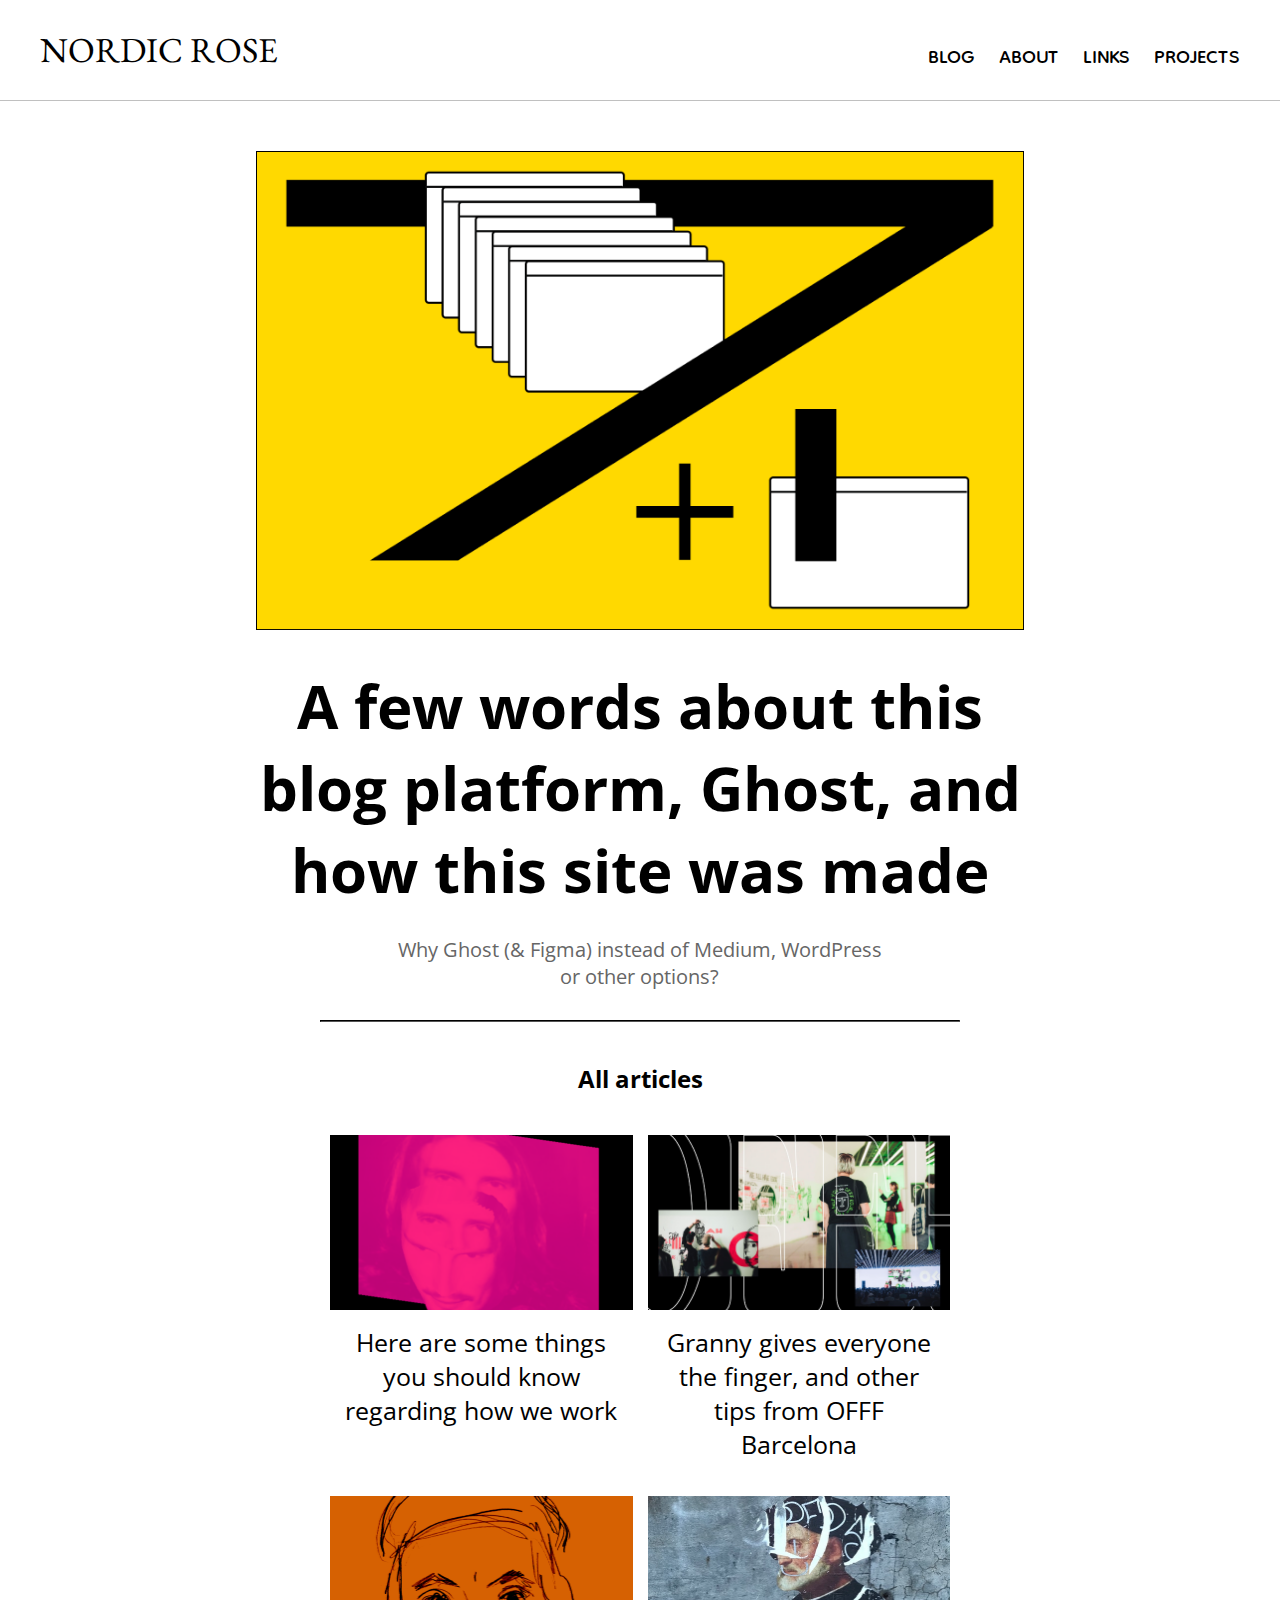
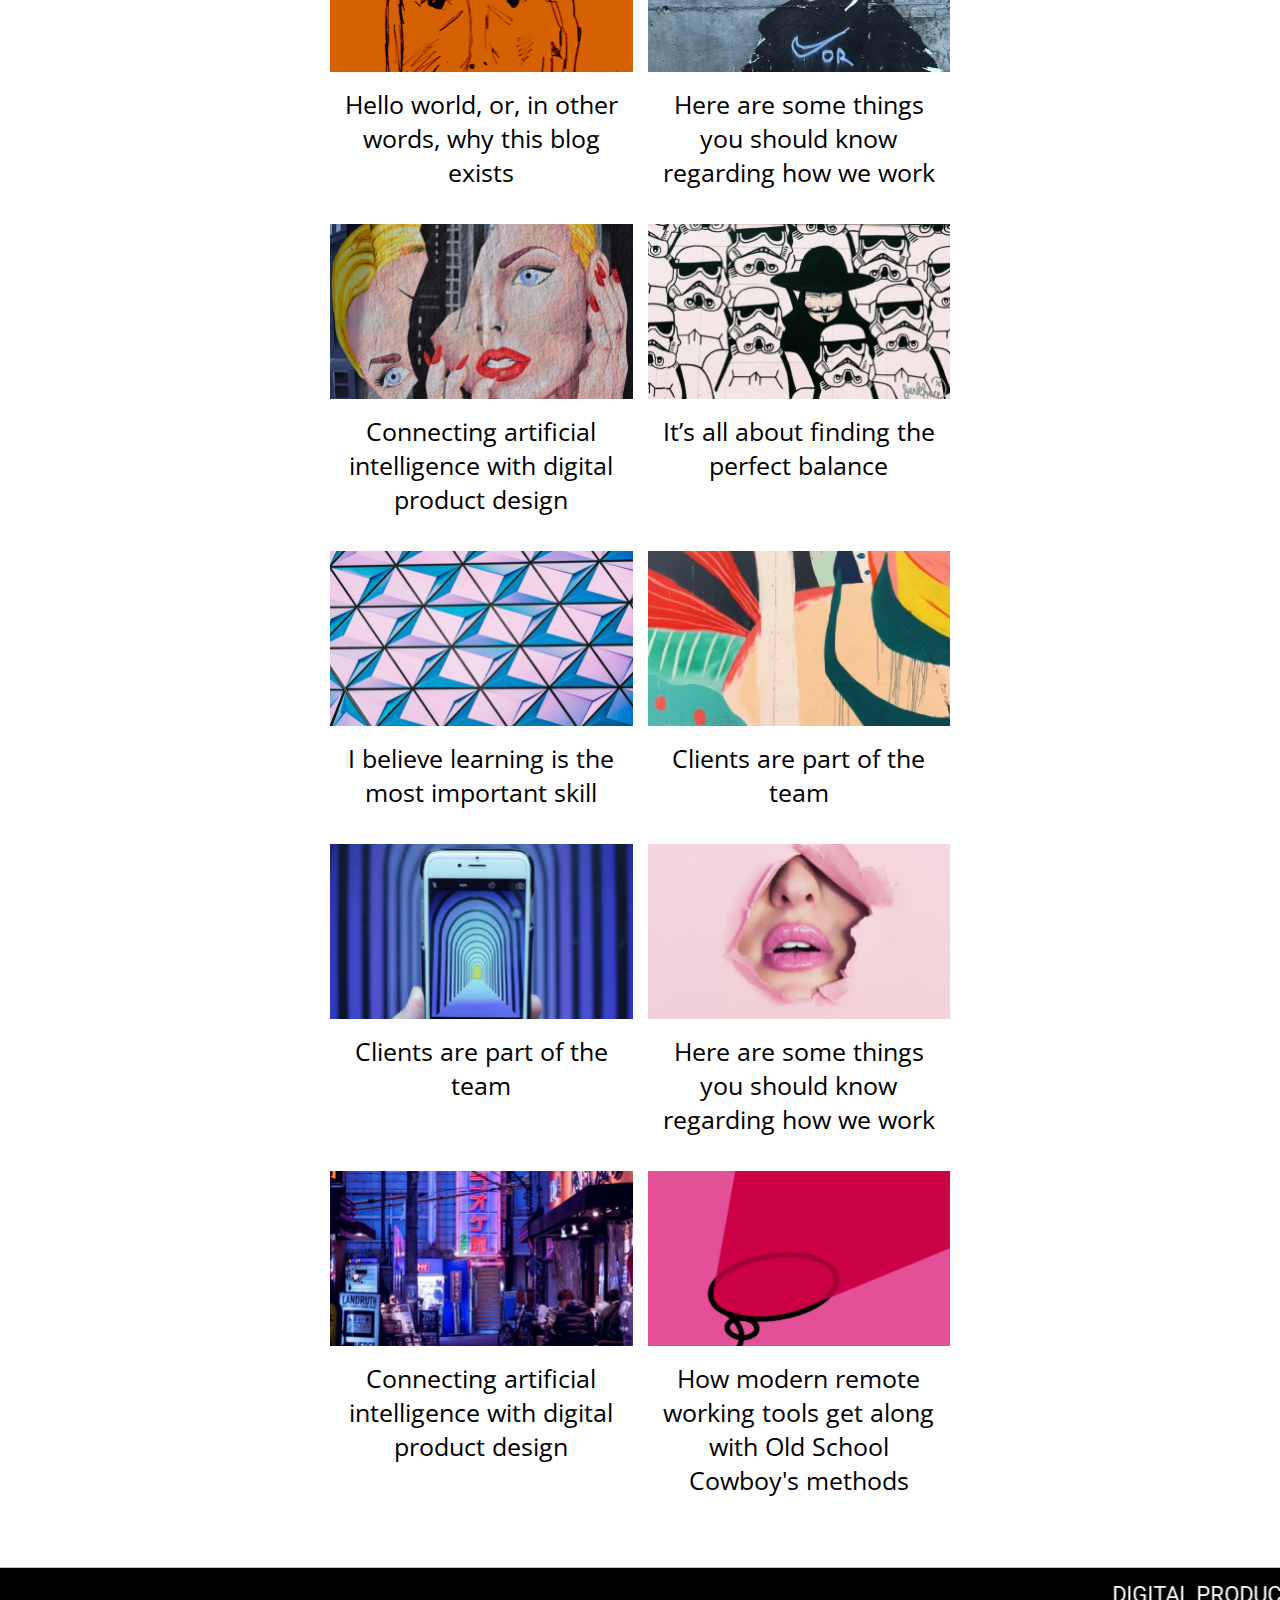
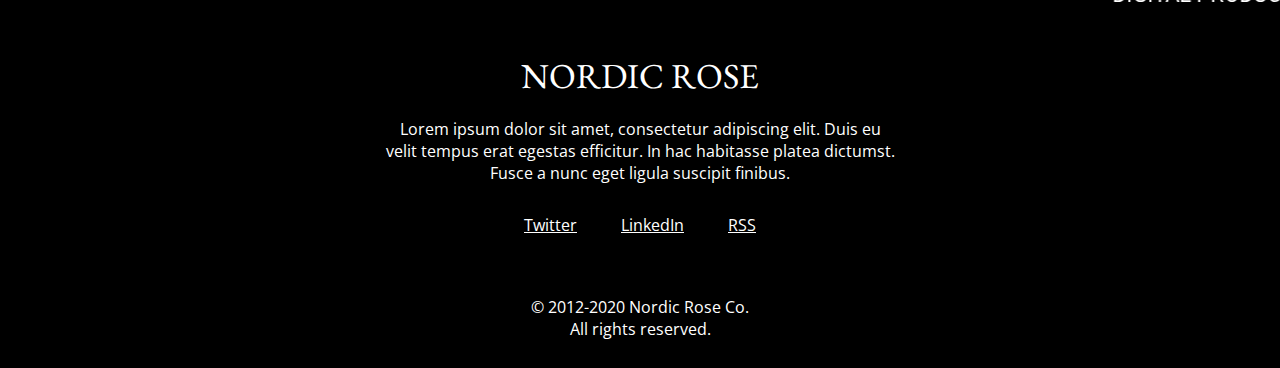
==== index.html @ 5fea8c18 "first" ====
<!DOCTYPE html>
<html>
<head>
	<meta charset="utf-8">
	<meta name="viewport" content="width=device-width, initial-scale=1.0">
	<title></title>
	<link rel="stylesheet" type="text/css" href="css/style.css">
	<link rel="stylesheet" type="text/css" href="css/index.css">
	<link rel="stylesheet" type="text/css" href="css/adap1.css">
	<link rel="preconnect" href="https://fonts.googleapis.com">
<link rel="preconnect" href="https://fonts.gstatic.com" crossorigin>
<link href="https://fonts.googleapis.com/css2?family=Roboto:wght@900&display=swap" rel="stylesheet">

<link rel="preconnect" href="https://fonts.googleapis.com">
<link rel="preconnect" href="https://fonts.gstatic.com" crossorigin>
<link href="https://fonts.googleapis.com/css2?family=Open+Sans:wght@300&display=swap" rel="stylesheet">

<link rel="preconnect" href="https://fonts.googleapis.com">
<link rel="preconnect" href="https://fonts.gstatic.com" crossorigin>
<link href="https://fonts.googleapis.com/css2?family=EB+Garamond:wght@600&display=swap" rel="stylesheet">

<link rel="preconnect" href="https://fonts.googleapis.com">
<link rel="preconnect" href="https://fonts.gstatic.com" crossorigin>
<link href="https://fonts.googleapis.com/css2?family=Dongle&display=swap" rel="stylesheet">

<script type="text/javascript" src="js/script.js"></script>
</head>
<body>
<header>
	<div id="desk">
		<div id="logo">NORDIC ROSE</div>
		<div id="menu">
			<div class="mainBtn">BLOG</div>
			<div class="mainBtn">ABOUT</div>
			<div class="mainBtn">LINKS</div>
			<div class="mainBtn">PROJECTS</div>
		</div>
	</div>
	<div id="mobMenu">
		<div id="logo">NORDIC ROSE</div>
		<div id="burger" onclick="Show()">&#9776;</div>
	</div>
	<div id="downMenu">
		<div id="dM">
			<div class="mainBtn">BLOG</div>
			<div class="mainBtn">ABOUT</div>
			<div class="mainBtn">LINKS</div>
			<div class="mainBtn">PROJECTS</div>
		</div>
	</div>
</header>

<div id="img"><img src="img/image1.png" width="100%"></div>
<div id="txtB"><h1>
	A few words about this blog 
	platform, Ghost, and how this site was made</h1>
</div>
<div id="txtS">
	Why Ghost (& Figma) instead of Medium,
	WordPress or other options?
</div>

<div id="content">
	<hr>
	<h2>All articles</h2>
	<a href="detail.html">
	<div id="grid">
		<div class="artImg">
			<img src="img/art1.png" width="100%">
			<p>Here are some things you should know
			regarding how we work</p>
		</div>
		<div class="artImg">
			<img src="img/art2.png" width="100%">
			<p>Granny gives everyone the finger, and other tips from OFFF Barcelona</p>
		</div>
		<div class="artImg">
			<img src="img/art3.png" width="100%">
			<p>Hello world, or, in other words, why this blog exists</p>
		</div>
		<div class="artImg">
			<img src="img/art4.png" width="100%">
			<p>Here are some things you should know regarding how we work </p>
		</div>
		<div class="artImg">
			<img src="img/art5.png" width="100%">
			<p>Connecting artificial intelligence with digital product design</p>
		</div>
		<div class="artImg">
			<img src="img/art6.png" width="100%">
			<p>It’s all about finding the perfect balance</p>
		</div>
		<div class="artImg">
			<img src="img/art7.png" width="100%">
			<p>I believe learning is the most important skill</p>
		</div>
		<div class="artImg">
			<img src="img/art8.png" width="100%">
			<p>Clients are part of the team</p>
		</div>
		<div class="artImg">
			<img src="img/art9.png" width="100%">
			<p>Clients are part of the team</p>
		</div>
		<div class="artImg">
			<img src="img/art10.png" width="100%">
			<p>Here are some things you should know regarding how we work </p>
		</div>
		<div class="artImg">
			<img src="img/art11.png" width="100%">
			<p>Connecting artificial intelligence with digital product design</p>
		</div>
		<div class="artImg">
			<img src="img/art12.png" width="100%">
			<p>How modern remote working tools get along with Old School Cowboy's methods</p>
		</div>
	</div></a>
</div>

<footer><marquee>
	<div id="words">
		<span class="light">DIGITAL PRODUCT DESIGN</span>
		<span class="dark">REMOTE WORK</span>
		<span class="light">UX DESIGN</span>
		<span class="dark">distrib<uted teams</span>
		<span class="light">creativity</span>
		<span class="dark">strategy</span>
		<span class="light">suspense</span>
		<span class="dark">Growth</span>
	</div></marquee>
	<div id="nr">NORDIC ROSE</div>
	<div id="text">Lorem ipsum dolor sit amet, consectetur adipiscing elit. Duis eu velit tempus erat egestas efficitur. In hac habitasse platea dictumst. Fusce a nunc eget ligula suscipit finibus. </div>
	<div id="links">
		<span class="link">Twitter</span>
		<span class="link">LinkedIn</span>
		<span class="link">RSS</span>
	</div>
	<div id="rig">&copy; 2012-2020 Nordic Rose Co.<br/>
	All rights reserved.</div>
</footer>
</body>
</html>
---- css/style.css ----
*{
	margin: 0;
	padding: 0;
	font-family: 'Open Sans', sans-serif;
}
html{
	height: 100%;
	width: 100%;
}
body{
	height: 100%;
	width: 100%;
	overflow-y: scroll;
	overflow-x: hidden;
}

a{
	text-decoration: none;
	color: black;
}
a:active{
	color: black;
}


/* стили для шапки*/
header{
	width: 100%;
	height: 100px;
	border-bottom: 1px solid silver;
}

#logo{
	float: left;
	font-size: 35px;
	margin-top: 27px;
	margin-left: 40px;
	font-family: 'EB Garamond', serif;
}

#burger{
	font-size: 30px;
	float: right;
	margin-top: 10px;
	margin-right: 10px;
	cursor: pointer;
}

#mobMenu #logo{
	margin-top: 10px;
}

#menu{
	float: right;
	text-align: right;
	margin-top: 37px;
	margin-right: 40px;
	height: 100px;
}
.mainBtn{
	height: 100%;
	display: inline;
	font-size: 30px;
	margin-left: 20px;
	font-family: 'Dongle', sans-serif;
	padding-bottom: 18px;
}

.mainBtn:hover{
	border-bottom: 2px solid black;
	cursor: pointer;
}

#mobMenu{
	width: 100%;
	height: 60px;
	position: absolute;
	top: 0;
	left: 0;
	display: none;
}

#downMenu{
	width: 100%;
	height: 60px;
	position: absolute;
	top: 60px;
	left: 0;
	display: none;
}
#dM{
 text-align: center;
 margin-top: 10px;
}

#dM .mainBtn:hover{
	border: none;
}

/* стили для футера*/

footer{
	width: 100%;
	background-color: black;
	border-top: 1px solid silver;
	height: 400px;
	margin-top: 50px;
	color: white;
	text-align: center;
}

#words{
	margin-left: -130px;
	margin-right: -100px;
	margin-top: 10px;
	font-size: 22px;
	text-align: center;	
	max-width: 100%;
}

#words span{
	margin-left: 20px;
	text-transform: uppercase;
}
.dark{
	font-family: 'Open Sans', sans-serif;}
.light{
	font-family: 'Roboto', sans-serif;
}

#nr{
	width: 80%;
	margin-left: 10%;
	font-size: 35px;
	margin-top: 40px;
	font-family: 'EB Garamond', serif;
}
#text{
	width: 40%;
	margin-left: 30%;
	margin-top: 20px;
	font-family: 'Open Sans', sans-serif;
}
#links{
	margin-top: 30px;
}

.link{
	margin-left: 20px;
	margin-right: 20px;
	text-decoration: underline;
	font-family: 'Open Sans', sans-serif;
}
#rig{
	margin-top: 60px;
	width: 80%;
	margin-left: 10%;
	font-family: 'Open Sans', sans-serif;
}
---- css/index.css ----
#img{
	width: 60%;
	margin-left: 20%;
	margin-top: 50px;
}
#txtB{
	width: 60%;
	margin-left: 20%;
	text-align: center;
	margin-top: 30px;
	font-size: 30px;
}
#txtS{
	width: 38%;
	margin-left: 31%;
	text-align: center;
	font-size: 20px;
	color: #666;
	margin-top: 25px;
}

#content{
	width: 50%;
	margin-left: 25%;
	margin-top: 30px;
	text-align: center;
}

#content hr{
	border-color: black;
}

#content h2{
	margin-top: 40px;
	margin-bottom: 30px;
}
.artImg{
	width: 100%;
}

#grid{
	display: grid;
	grid-template-columns: 1fr 1fr;
	grid-column-gap: 15px;
	grid-row-gap: 25px;
	padding: 10px;
}
.artImg p{
	font-size: 25px;
	padding: 10px;
}
---- css/adap1.css ----
@media only screen and (max-width: 980px){
	#mobMenu{
		display: block;
	}
	#desk{
		display: none;
	}

	/* footer*/

	#nr{
		margin-top: 20px;
	}

	#text{
		width: 80%;
		margin-left: 10%;
	}


	/*---*/

	#img{
		width: 100%;
		margin-left: 0;
	}
	#txtB{
		font-size: 20px;
		width: 100%;
		margin-left: 0;
	}
	#txtS{
		width: 100%;
		margin-left: 0;
	}
	#grid{
		display: grid;
		grid-template-columns: 1fr;
	}
	#content{
		width: 100%;
		margin-left: 0;
	}
}
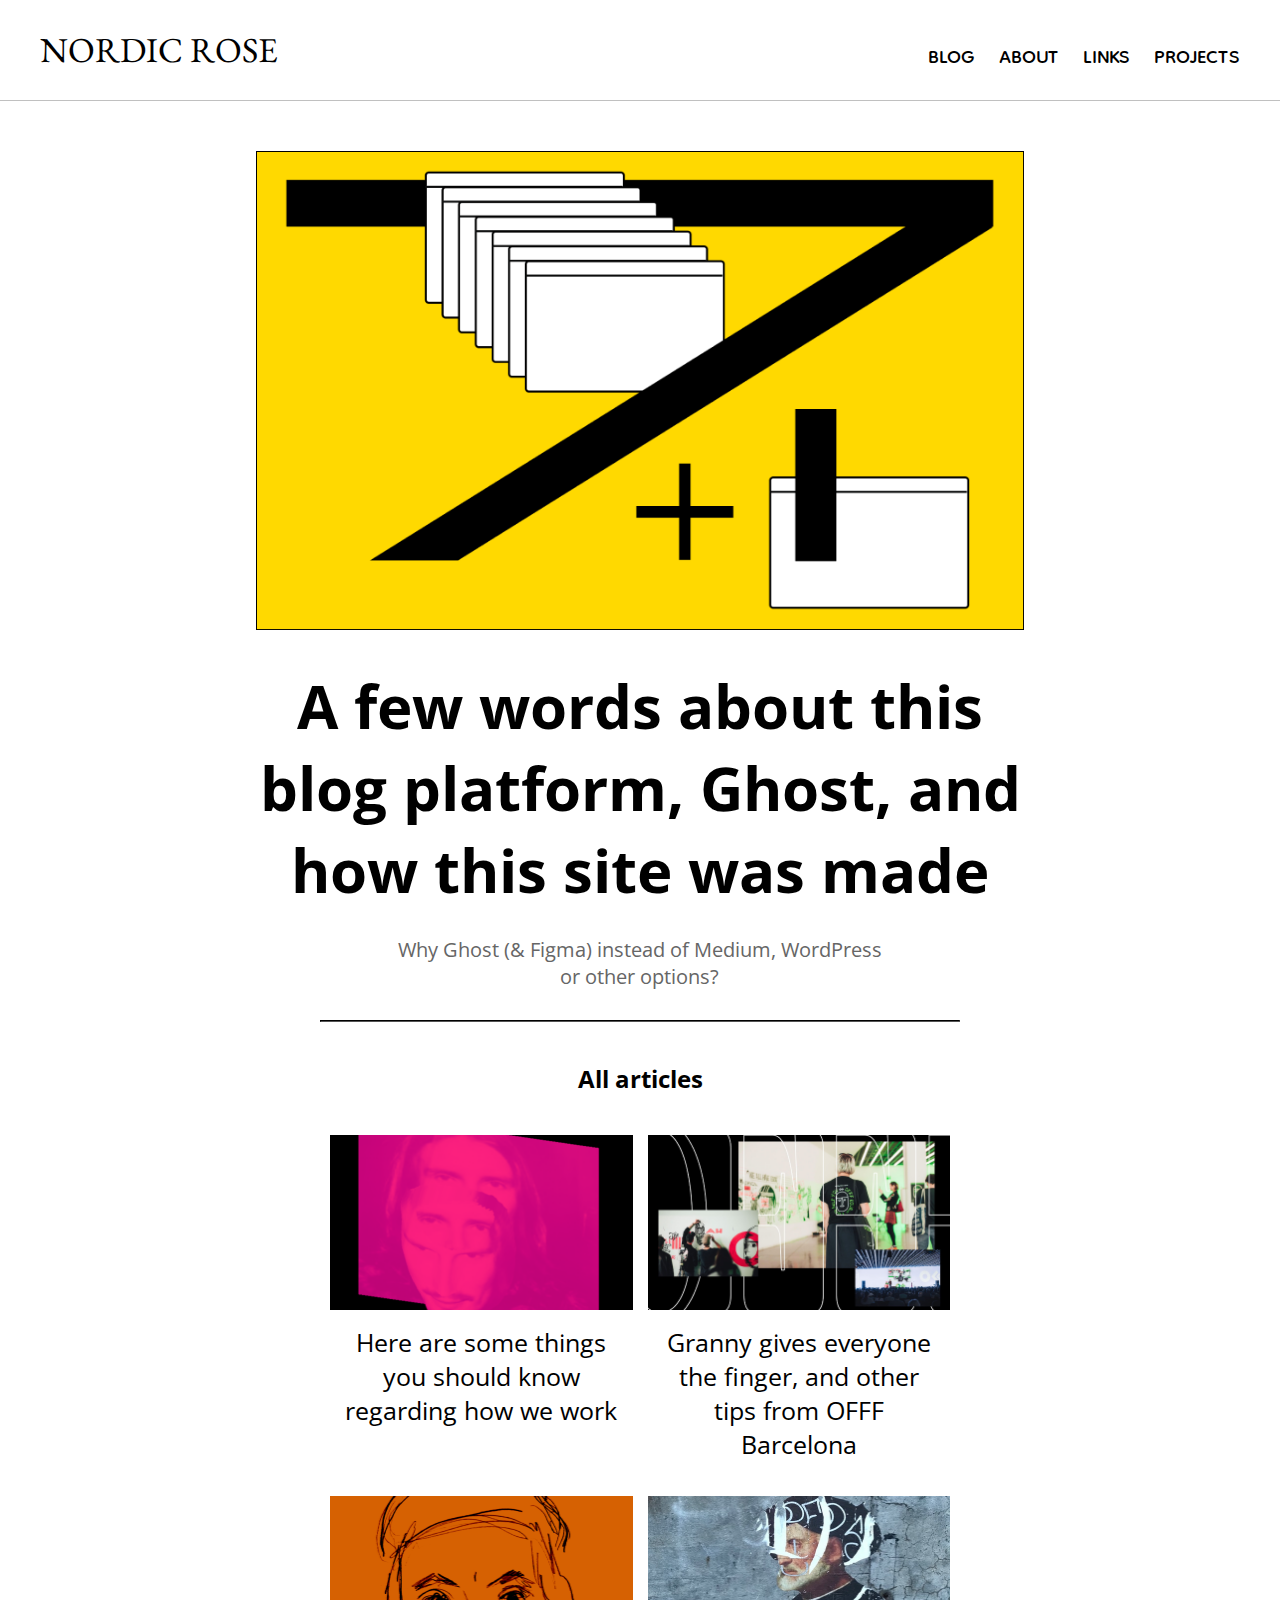
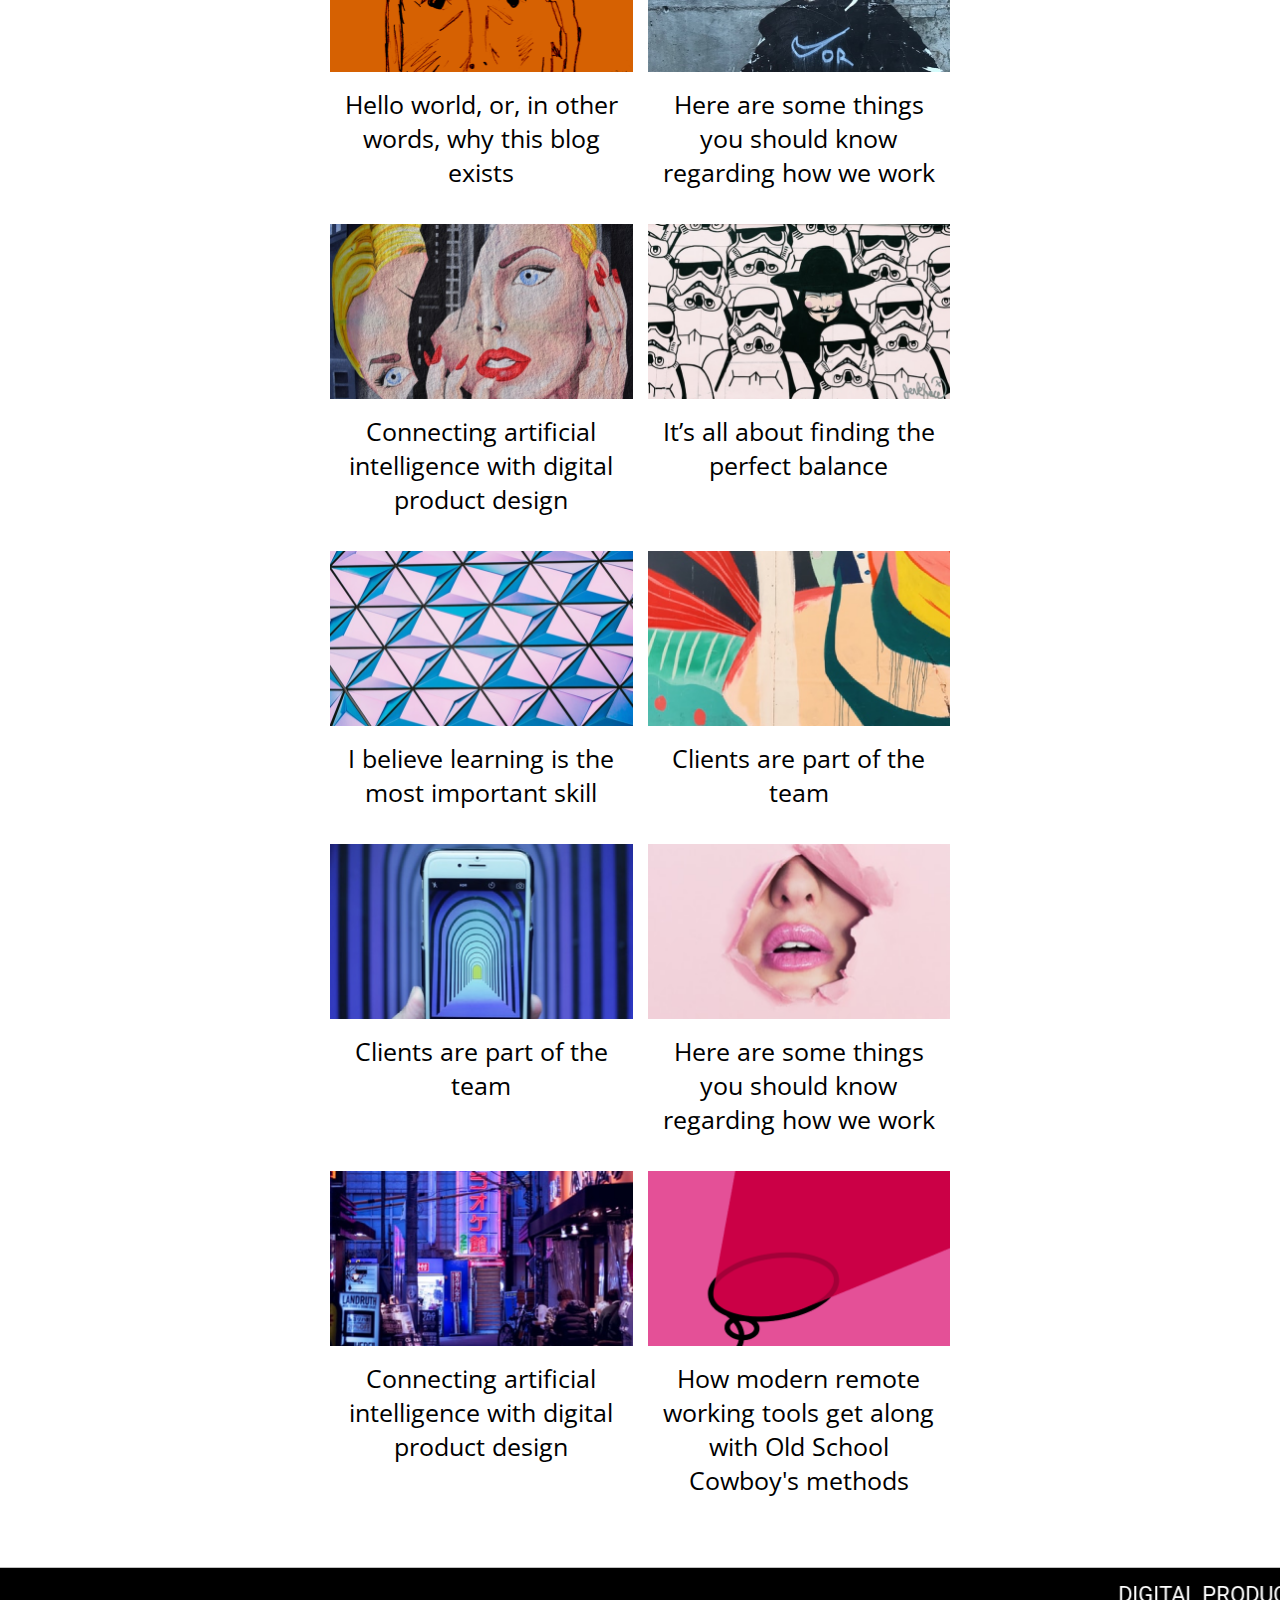
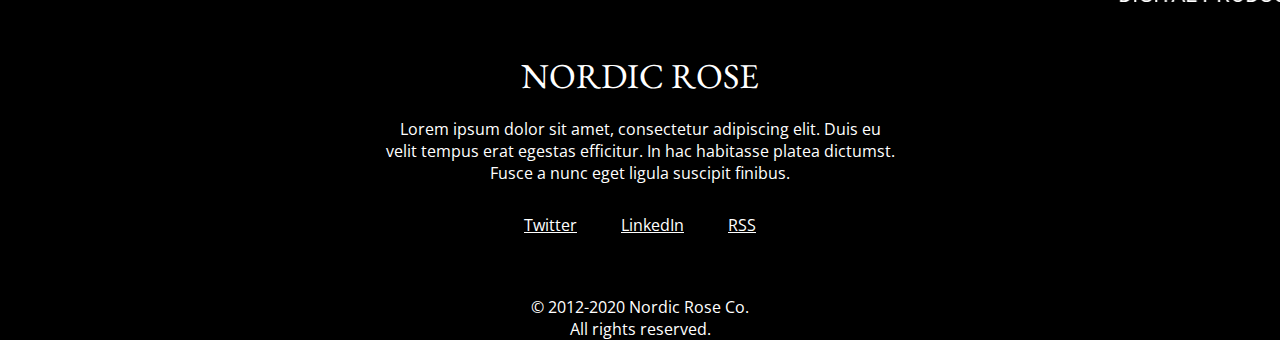
==== commit 45ad77a1: "second" ====
--- a/index.html
+++ b/index.html
@@ -6,21 +6,14 @@
 	<title></title>
 	<link rel="stylesheet" type="text/css" href="css/style.css">
 	<link rel="stylesheet" type="text/css" href="css/index.css">
-	<link rel="stylesheet" type="text/css" href="css/adap1.css">
-	<link rel="preconnect" href="https://fonts.googleapis.com">
-<link rel="preconnect" href="https://fonts.gstatic.com" crossorigin>
+	<link rel="stylesheet" type="text/css" href="css/adap.css">
+
 <link href="https://fonts.googleapis.com/css2?family=Roboto:wght@900&display=swap" rel="stylesheet">
 
-<link rel="preconnect" href="https://fonts.googleapis.com">
-<link rel="preconnect" href="https://fonts.gstatic.com" crossorigin>
 <link href="https://fonts.googleapis.com/css2?family=Open+Sans:wght@300&display=swap" rel="stylesheet">
 
-<link rel="preconnect" href="https://fonts.googleapis.com">
-<link rel="preconnect" href="https://fonts.gstatic.com" crossorigin>
 <link href="https://fonts.googleapis.com/css2?family=EB+Garamond:wght@600&display=swap" rel="stylesheet">
 
-<link rel="preconnect" href="https://fonts.googleapis.com">
-<link rel="preconnect" href="https://fonts.gstatic.com" crossorigin>
 <link href="https://fonts.googleapis.com/css2?family=Dongle&display=swap" rel="stylesheet">
 
 <script type="text/javascript" src="js/script.js"></script>
@@ -38,7 +31,7 @@
 	</div>
 	<div id="mobMenu">
 		<div id="logo">NORDIC ROSE</div>
-		<div id="burger" onclick="Show()">&#9776;</div>
+		<div id="burger" onclick="ShowMobileMenu()">&#9776;</div>
 	</div>
 	<div id="downMenu">
 		<div id="dM">
@@ -51,11 +44,11 @@
 </header>
 
 <div id="img"><img src="img/image1.png" width="100%"></div>
-<div id="txtB"><h1>
+<div class="txt-big"><h1>
 	A few words about this blog 
 	platform, Ghost, and how this site was made</h1>
 </div>
-<div id="txtS">
+<div class="txt-small">
 	Why Ghost (& Figma) instead of Medium,
 	WordPress or other options?
 </div>
@@ -64,7 +57,7 @@
 	<hr>
 	<h2>All articles</h2>
 	<a href="detail.html">
-	<div id="grid">
+	<div class="grid">
 		<div class="artImg">
 			<img src="img/art1.png" width="100%">
 			<p>Here are some things you should know
--- a/css/style.css
+++ b/css/style.css
@@ -91,11 +91,14 @@
 #dM{
  text-align: center;
  margin-top: 10px;
+ background-color: white;
 }
 
-#dM .mainBtn:hover{
-	border: none;
+#dM .mainBtn{
+	display: block;
+	border-top: 1px solid silver;
 }
+
 
 /* стили для футера*/
 
@@ -103,7 +106,7 @@
 	width: 100%;
 	background-color: black;
 	border-top: 1px solid silver;
-	height: 400px;
+	height: auto;
 	margin-top: 50px;
 	color: white;
 	text-align: center;
--- a/css/index.css
+++ b/css/index.css
@@ -3,14 +3,14 @@
 	margin-left: 20%;
 	margin-top: 50px;
 }
-#txtB{
+.txt-big{
 	width: 60%;
 	margin-left: 20%;
 	text-align: center;
 	margin-top: 30px;
 	font-size: 30px;
 }
-#txtS{
+.txt-small{
 	width: 38%;
 	margin-left: 31%;
 	text-align: center;
@@ -38,7 +38,7 @@
 	width: 100%;
 }
 
-#grid{
+.grid{
 	display: grid;
 	grid-template-columns: 1fr 1fr;
 	grid-column-gap: 15px;
--- a/css/adap.css
+++ b/css/adap.css
@@ -0,0 +1,114 @@
+@media only screen and (max-width: 980px){
+	#mobMenu{
+		display: block;
+	}
+	#desk{
+		display: none;
+	}
+
+	/* footer*/
+
+	#nr{
+		margin-top: 20px;
+	}
+
+	#text{
+		width: 80%;
+		margin-left: 10%;
+	}
+
+
+	/* for index.css */
+
+	#img{
+		width: 100%;
+		margin-left: 0;
+	}
+	.grid{
+		display: grid;
+		grid-template-columns: 1fr;
+	}
+	#content{
+		width: 100%;
+		margin-left: 0;
+	}
+
+	/* for detail.html */
+
+	#img1{
+		width: 100%;
+	}
+
+	.txt-big{
+		width: 100%;
+		margin-left: 0;
+		font-size: 20px;
+	}
+	.txt-small{
+		width: 90%;
+		margin-left: 5%;
+	}
+	.text{
+		width: 90%;
+		margin-left: 5%;
+	}
+	#but{
+		width: 100%;
+		margin-top: -100px;
+	}
+	#twitter1,#facebook1,#whatsapp{
+		width: 32.8%;
+		float: left;
+		margin-top: 50px;
+	}
+	#facebook1{
+		border: 1px solid silver;
+	}
+	#twitter1{
+		border-left: none;
+		border-right: none;
+	}
+	#whatsapp{
+		display: block;
+	}
+	.post{
+		width: 100%;
+		margin-left: 0;
+	}
+	.imgTxt{
+		width: 100%;
+		margin-left: 0;
+	}
+	#author{
+		display: none;
+	}
+	.share{
+		display: none;
+	}
+	.shareMob{
+		display: block;
+		width: 100%;
+		margin-top: 30px;
+		margin-bottom: 30px;
+	}
+
+	.shareMob #but{
+		margin-top: -50px;
+	}
+
+	#what{
+		width: 100%;
+		margin-left: 0;
+	}
+	.grid3{
+		grid-template-columns: 1fr;
+		width: 90%;
+		margin-left: 5%;
+	}
+	#form{
+		width: 100%;
+		margin-left: 0;
+		border-left: none;
+		border-right: none;
+	}
+}